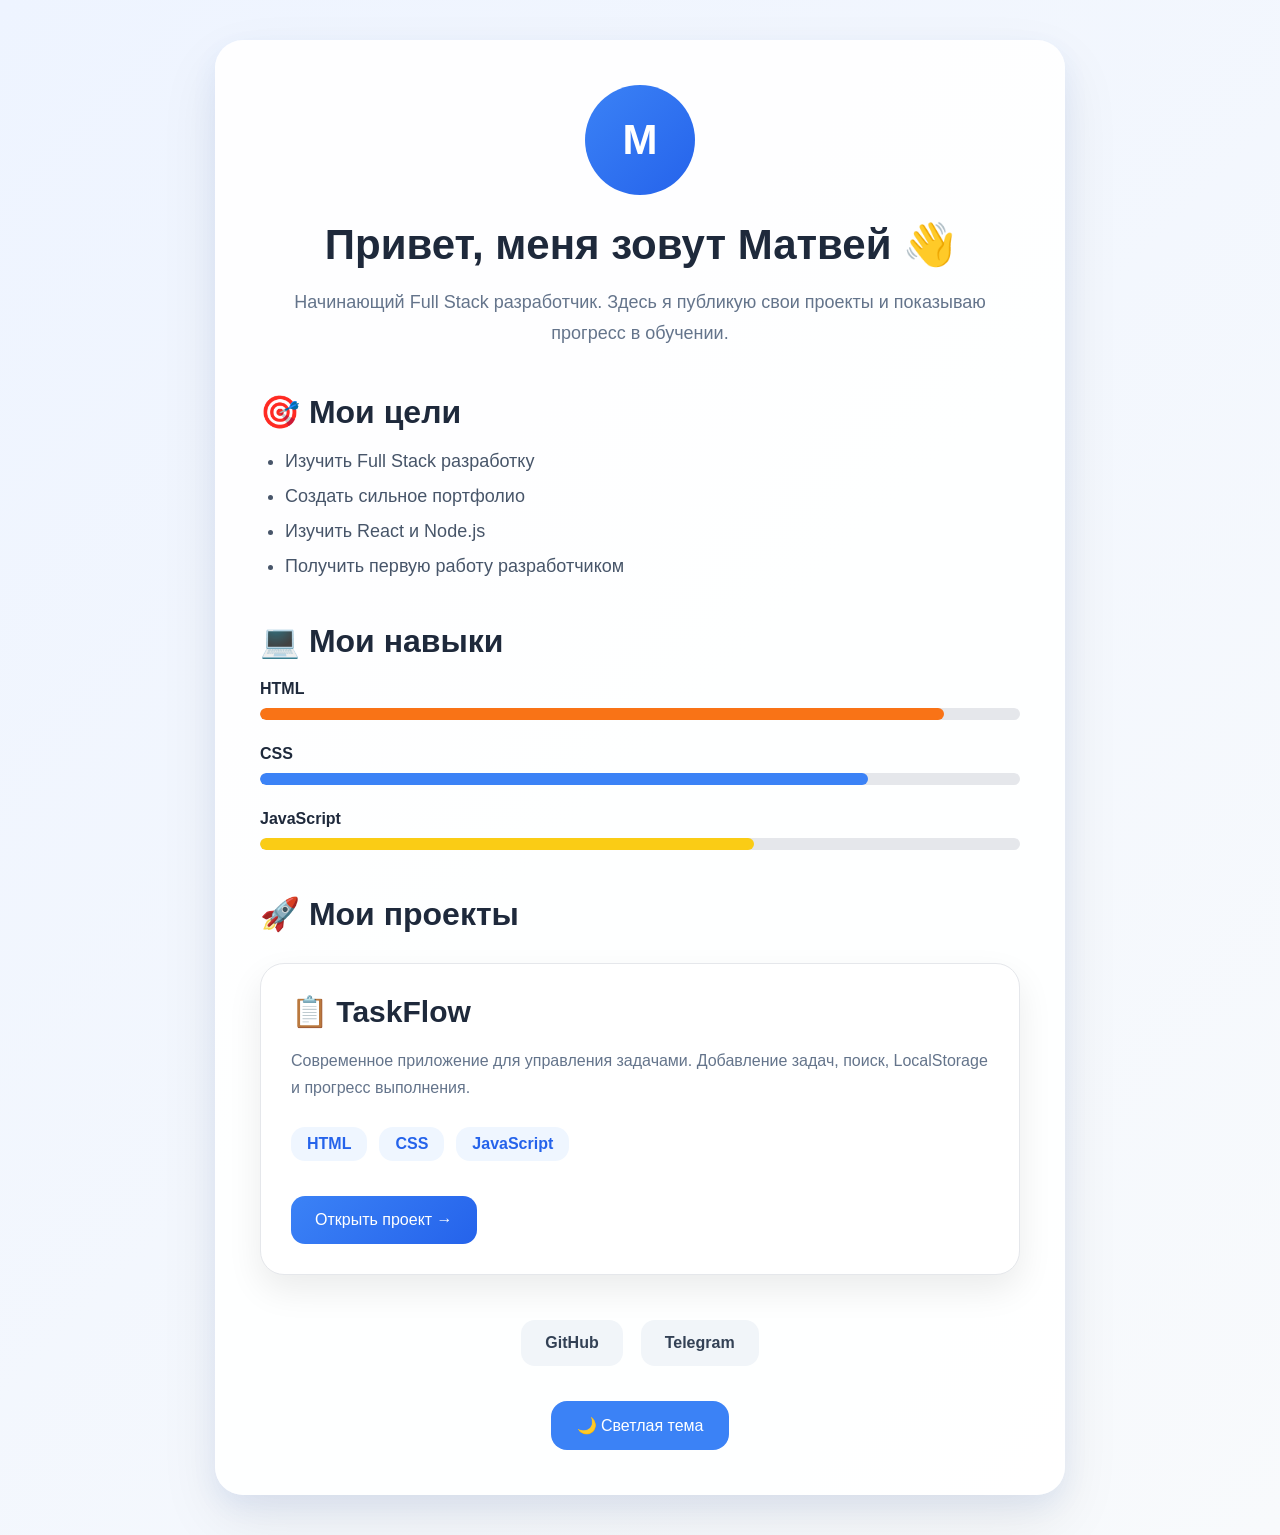
==== profile.html @ 32ac8456 "Initial portfolio and TaskFlow project" ====
<!DOCTYPE html>
<html lang="ru">

<head>

    <meta charset="UTF-8">

    <meta name="viewport" content="width=device-width, initial-scale=1.0">

    <title>Матвей | Frontend Developer</title>

    <link rel="stylesheet" href="style.css">

</head>

<body>

<div class="profile-card">

    <div class="avatar">
        M
    </div>

    <h1>
        Привет, меня зовут Матвей 👋
    </h1>

    <p class="subtitle">
        Начинающий Full Stack разработчик.
        Здесь я публикую свои проекты и показываю прогресс в обучении.
    </p>

    <h2>🎯 Мои цели</h2>

    <ul class="goals">

        <li>Изучить Full Stack разработку</li>

        <li>Создать сильное портфолио</li>

        <li>Изучить React и Node.js</li>

        <li>Получить первую работу разработчиком</li>

    </ul>

    <h2>💻 Мои навыки</h2>

    <div class="skills">

        <div class="skill">

            <p>HTML</p>

            <div class="progress">

                <div class="progress-bar html" id="htmlBar"></div>

            </div>

        </div>

        <div class="skill">

            <p>CSS</p>

            <div class="progress">

                <div class="progress-bar css" id="cssBar"></div>

            </div>

        </div>

        <div class="skill">

            <p>JavaScript</p>

            <div class="progress">

                <div class="progress-bar js" id="jsBar"></div>

            </div>

        </div>

    </div>

    <h2 class="projects-title">
        🚀 Мои проекты
    </h2>

    <div class="projects">

        <div class="project-card">

            <h3>
                📋 TaskFlow
            </h3>

            <p>

                Современное приложение для управления задачами.

                Добавление задач, поиск,

                LocalStorage и прогресс выполнения.

            </p>

            <div class="project-stack">

                <span>HTML</span>

                <span>CSS</span>

                <span>JavaScript</span>

            </div>

            <a
                href="todo-list/index.html"
                class="project-button">

                Открыть проект →

            </a>

        </div>

    </div>

    <div class="buttons">

        <a
            class="link-button"
            href="https://github.com/Matvei-novichok"
            target="_blank">

            GitHub

        </a>

        <a
            class="link-button"
            href="https://t.me/ТВОЙ_TELEGRAM"
            target="_blank">

            Telegram

        </a>

    </div>

    <button id="themeButton">

        🌙 Светлая тема

    </button>

</div>

<script src="script.js"></script>

</body>
</html>
---- style.css ----
/* ===========================
   ОБЩИЕ НАСТРОЙКИ
=========================== */

* {
    margin: 0;
    padding: 0;
    box-sizing: border-box;
}

body {
    font-family: "Segoe UI", Arial, sans-serif;
    background: linear-gradient(135deg, #eef4ff 0%, #f8fafc 100%);
    display: flex;
    justify-content: center;
    align-items: center;
    min-height: 100vh;
    padding: 40px;
    color: #1e293b;
}

/* ===========================
   КАРТОЧКА
=========================== */

.profile-card {
    width: 100%;
    max-width: 850px;
    background: rgba(255,255,255,.95);
    border-radius: 28px;
    padding: 45px;
    box-shadow:
        0 25px 60px rgba(0,0,0,.08),
        0 10px 25px rgba(59,130,246,.08);
    transition: .35s;
}

.profile-card:hover {
    transform: translateY(-4px);
}

/* ===========================
   AVATAR
=========================== */

.avatar {
    width: 110px;
    height: 110px;
    border-radius: 50%;
    background: linear-gradient(135deg,#3b82f6,#2563eb);
    color: white;
    font-size: 42px;
    font-weight: bold;

    display:flex;
    justify-content:center;
    align-items:center;

    margin:0 auto 25px;
}

/* ===========================
   ЗАГОЛОВКИ
=========================== */

h1{
    text-align:center;
    font-size:42px;
    margin-bottom:18px;
}

.subtitle{
    text-align:center;
    color:#64748b;
    line-height:1.7;
    font-size:18px;
    margin-bottom:40px;
}

h2{
    margin-top:45px;
    margin-bottom:20px;
    font-size:32px;
}

/* ===========================
   ЦЕЛИ
=========================== */

.goals{
    padding-left:25px;
}

.goals li{
    margin-bottom:14px;
    font-size:18px;
    color:#475569;
}

/* ===========================
   НАВЫКИ
=========================== */

.skill{
    margin-bottom:25px;
}

.skill p{
    font-weight:600;
    margin-bottom:10px;
}

.progress{
    height:12px;
    background:#e5e7eb;
    border-radius:20px;
    overflow:hidden;
}

.progress-bar{
    height:100%;
    border-radius:20px;
    transition:width .8s ease;
}

.html{
    width:90%;
    background:#f97316;
}

.css{
    width:80%;
    background:#3b82f6;
}

.js{
    width:65%;
    background:#facc15;
}

/* ===========================
   ПРОЕКТЫ
=========================== */

.projects{
    display:flex;
    justify-content:center;
    margin-top:30px;
}

.project-card{

    width:100%;

    background:#ffffff;

    border:1px solid #e5e7eb;

    border-radius:24px;

    padding:30px;

    box-shadow:0 15px 35px rgba(0,0,0,.08);

    transition:.3s;

}

.project-card:hover{

    transform:translateY(-8px);

    box-shadow:0 25px 50px rgba(0,0,0,.12);

}

.project-card h3{

    font-size:30px;

    margin-bottom:18px;

}

.project-card p{

    color:#64748b;

    line-height:1.7;

}

.project-stack{

    display:flex;

    gap:12px;

    flex-wrap:wrap;

    margin:25px 0;

}

.project-stack span{

    background:#eff6ff;

    color:#2563eb;

    padding:8px 16px;

    border-radius:14px;

    font-weight:600;

}

.project-button{

    display:inline-block;

    margin-top:10px;

    background:linear-gradient(135deg,#3b82f6,#2563eb);

    color:white;

    text-decoration:none;

    padding:15px 24px;

    border-radius:14px;

    transition:.3s;

}

.project-button:hover{

    transform:translateY(-2px);

    box-shadow:0 12px 25px rgba(59,130,246,.35);

}

/* ===========================
   КНОПКИ
=========================== */

.buttons{

    display:flex;

    justify-content:center;

    gap:18px;

    margin-top:45px;

}

.link-button{

    text-decoration:none;

    background:#f1f5f9;

    color:#334155;

    padding:14px 24px;

    border-radius:14px;

    font-weight:600;

    transition:.3s;

}

.link-button:hover{

    background:#e2e8f0;

    transform:translateY(-2px);

}

/* ===========================
   КНОПКА ТЕМЫ
=========================== */

#themeButton{

    display:block;

    margin:35px auto 0;

    border:none;

    border-radius:16px;

    background:#3b82f6;

    color:white;

    padding:15px 26px;

    font-size:16px;

    cursor:pointer;

    transition:.3s;

}

#themeButton:hover{

    transform:translateY(-2px);

    box-shadow:0 12px 25px rgba(59,130,246,.35);

}

/* ===========================
   АДАПТИВНОСТЬ
=========================== */

@media(max-width:768px){

    body{

        padding:20px;

    }

    .profile-card{

        padding:28px;

    }

    h1{

        font-size:34px;

    }

    h2{

        font-size:26px;

    }

    .subtitle{

        font-size:16px;

    }

    .buttons{

        flex-direction:column;

    }

    .link-button{

        text-align:center;

    }

}

/* ===========================
   DARK THEME
=========================== */

.dark-theme{

    background:#0f172a;

    color:white;

}

.dark-theme .profile-card{

    background:#1e293b;

}

.dark-theme .subtitle{

    color:#cbd5e1;

}

.dark-theme .goals li{

    color:#e2e8f0;

}

.dark-theme .project-card{

    background:#334155;

    border-color:#475569;

}

.dark-theme .project-card p{

    color:#cbd5e1;

}

.dark-theme .project-stack span{

    background:#1d4ed8;

    color:white;

}

.dark-theme .link-button{

    background:#334155;

    color:white;

}

.dark-theme .link-button:hover{

    background:#475569;

}
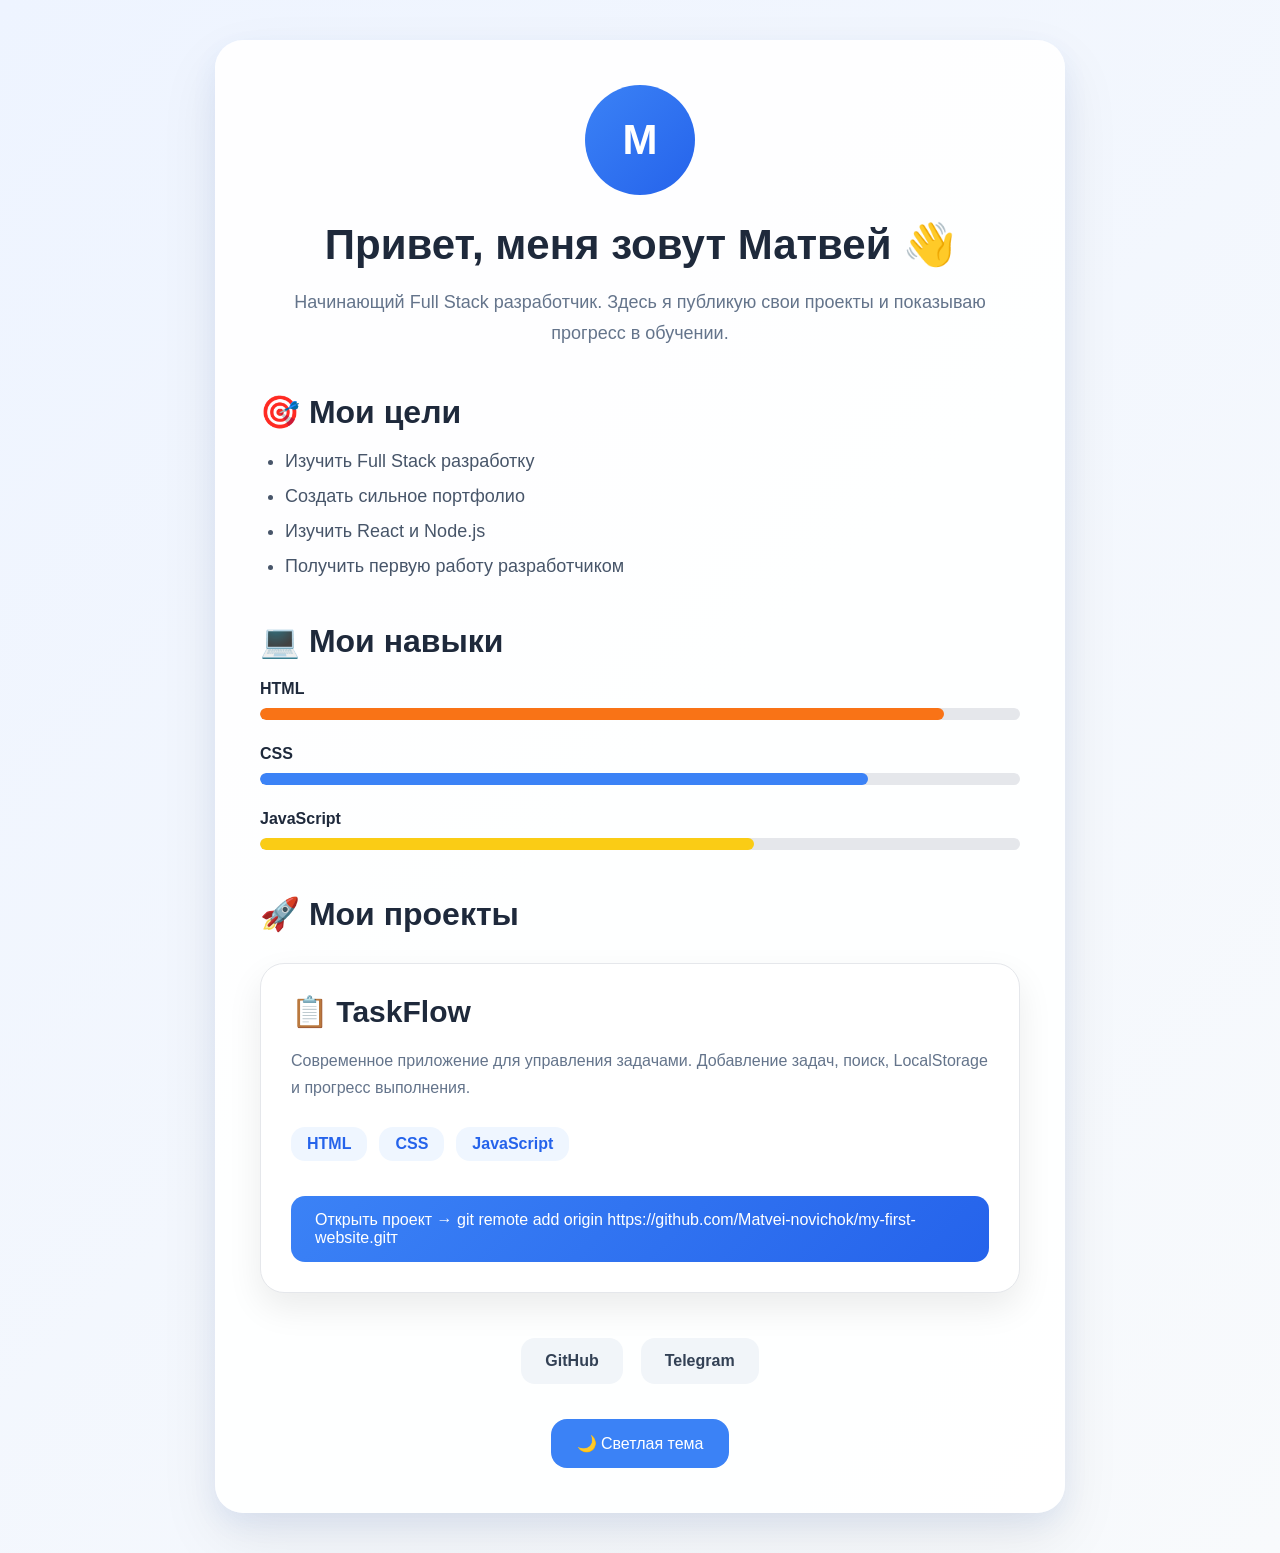
==== commit 8e804690: "Replace old index with portfolio" ====
--- a/profile.html
+++ b/profile.html
@@ -123,7 +123,7 @@
                 class="project-button">
 
                 Открыть проект →
-
+git remote add origin https://github.com/Matvei-novichok/my-first-website.gitт
             </a>
 
         </div>
